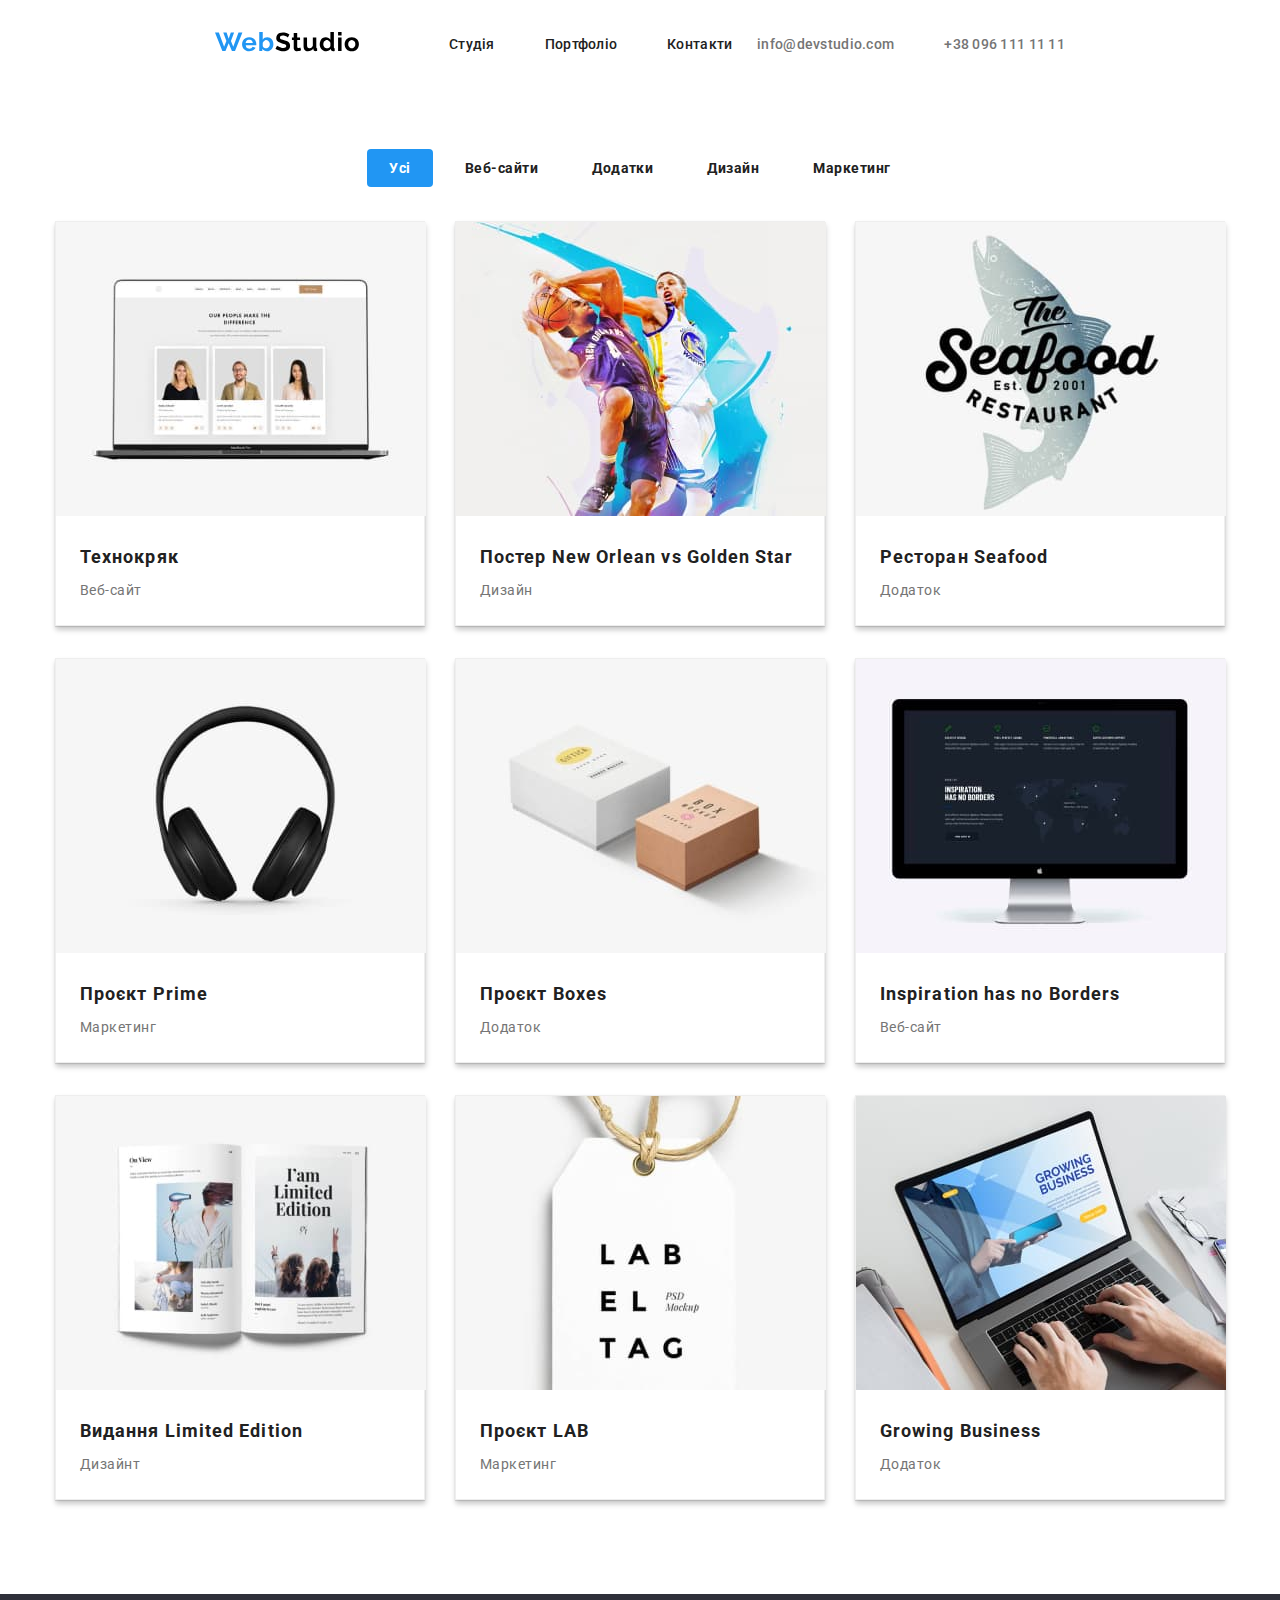
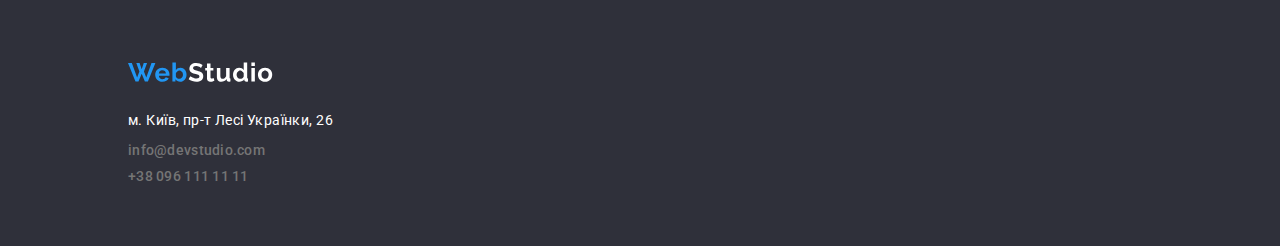
==== portfolio.html @ b241b69e "hw done" ====
<!DOCTYPE html>
<html lang="en">
  <head>
    <meta charset="UTF-8" />
    <meta http-equiv="X-UA-Compatible" content="IE=edge" />
    <meta name="viewport" content="width=device-width, initial-scale=1.0" />
    <link rel="stylesheet" href="styles/reset.css" />
    <link rel="preconnect" href="https://fonts.googleapis.com" />
    <link rel="preconnect" href="https://fonts.gstatic.com" crossorigin />
    <link
      href="https://fonts.googleapis.com/css2?family=Fira+Sans:wght@400;700;900&family=Oleo+Script&family=Raleway:wght@700&family=Roboto:wght@400;500;700;900&display=swap"
      rel="stylesheet"
    />
    <link rel="stylesheet" href="styles/styles.css" />
    <link rel="stylesheet" href="styles/normalize.css" />
    <title>WebStudio</title>
  </head>
  <body>
    <header class="header-nav">
      <div class="header-wrapper">
        <div class="header-nav-wrapper">
          <div class="header-logo">
            <a href="index.html"
              ><img src="./img/WebStudio.svg" alt="logo"
            /></a>
          </div>
          <ul class="navigation">
            <li class="list"><a href="" class="link studio">Студія</a></li>
            <li class="list">
              <a href="" class="link portfolio">Портфоліо</a>
            </li>
            <li class="list"><a href="" class="link contacts">Контакти</a></li>
          </ul>
        </div>
        <ul class="header-contacts">
          <li class="list">
            <a href="mailto:info@devstudio.com" class="link mail"
              >info@devstudio.com</a
            >
          </li>
          <li class="list">
            <a href="tel:380961111111" class="link tel">+38 096 111 11 11</a>
          </li>
        </ul>
      </div>
    </header>
    <main class="portfolio-main">
      <ul class="choose-project">
        <li class="choose-button active">Усі</li>
        <li class="choose-button">Веб-сайти</li>
        <li class="choose-button">Додатки</li>
        <li class="choose-button">Дизайн</li>
        <li class="choose-button">Маркетинг</li>
      </ul>
      <ul class="portfolio-cards">
        <li class="portfolio-card">
          <div class="img-container">
            <img
              class="portfolio-img"
              src="/img/portfolio-cards/1.jpg"
              alt=""
            />
          </div>
          <div class="portfolio-wrapper">
            <h3 class="card-title">Технокряк</h3>
            <p class="card-discription">Веб-сайт</p>
          </div>
        </li>
        <!--  -->
        <li class="portfolio-card">
          <div class="img-container">
            <img
              class="portfolio-img"
              src="/img/portfolio-cards/2.jpg"
              alt=""
            />
          </div>
          <div class="portfolio-wrapper">
            <h3 class="card-title">Постер New Orlean vs Golden Star</h3>
            <p class="card-discription">Дизайн</p>
          </div>
        </li>
        <!--  -->
        <li class="portfolio-card">
          <div class="img-container">
            <img
              class="portfolio-img"
              src="/img/portfolio-cards/3.jpg"
              alt=""
            />
          </div>
          <div class="portfolio-wrapper">
            <h3 class="card-title">Ресторан Seafood</h3>
            <p class="card-discription">Додаток</p>
          </div>
        </li>
        <!--  -->
        <li class="portfolio-card">
          <div class="img-container">
            <img
              class="portfolio-img"
              src="/img/portfolio-cards/4.jpg"
              alt=""
            />
          </div>
          <div class="portfolio-wrapper">
            <h3 class="card-title">Проєкт Prime</h3>
            <p class="card-discription">Маркетинг</p>
          </div>
        </li>
        <!--  -->
        <li class="portfolio-card">
          <div class="img-container">
            <img
              class="portfolio-img"
              src="/img/portfolio-cards/5.jpg"
              alt=""
            />
          </div>
          <div class="portfolio-wrapper">
            <h3 class="card-title">Проєкт Boxes</h3>
            <p class="card-discription">Додаток</p>
          </div>
        </li>
        <!--  -->
        <li class="portfolio-card">
          <div class="img-container">
            <img
              class="portfolio-img"
              src="/img/portfolio-cards/6.jpg"
              alt=""
            />
          </div>
          <div class="portfolio-wrapper">
            <h3 class="card-title">Inspiration has no Borders</h3>
            <p class="card-discription">Веб-сайт</p>
          </div>
        </li>
        <!--  -->
        <li class="portfolio-card">
          <div class="img-container">
            <img
              class="portfolio-img"
              src="/img/portfolio-cards/7.jpg"
              alt=""
            />
          </div>
          <div class="portfolio-wrapper">
            <h3 class="card-title">Видання Limited Edition</h3>
            <p class="card-discription">Дизайнт</p>
          </div>
        </li>
        <!--  -->
        <li class="portfolio-card">
          <div class="img-container">
            <img
              class="portfolio-img"
              src="/img/portfolio-cards/8.jpg"
              alt=""
            />
          </div>
          <div class="portfolio-wrapper">
            <h3 class="card-title">Проєкт LAB</h3>
            <p class="card-discription">Маркетинг</p>
          </div>
        </li>
        <!--  -->
        <li class="portfolio-card">
          <div class="img-container">
            <img
              class="portfolio-img"
              src="/img/portfolio-cards/9.jpg"
              alt=""
            />
          </div>
          <div class="portfolio-wrapper">
            <h3 class="card-title">Growing Business</h3>
            <p class="card-discription">Додаток</p>
          </div>
        </li>
      </ul>
    </main>
    <footer class="footer">
      <img class="footer-logo" src="/img/WebStudiowhite.svg" alt="logo" />
      <div class="footer-wrapper">
        <p class="adress">м. Київ, пр-т Лесі Українки, 26</p>
        <a class="tel" href="mailto:info@devstudio.com">info@devstudio.com</a>
        <a class="mail" href="tel:380961111111">+38 096 111 11 11</a>
      </div>
    </footer>
  </body>
</html>
---- styles/styles.css ----
body {
  color: #212121;
  font-size: 16px;
  font-family: Roboto;
  font-weight: 500;
  letter-spacing: 0.48px;
  overflow-x: hidden;
}

a {
  text-decoration: none;
  color: inherit;
}

li {
  list-style-type: none;
}

.logo-part {
  font-family: "Raleway";
  font-style: normal;
  font-weight: 700;
  font-size: 26px;
  line-height: 31px;
  letter-spacing: 0.03em;
  color: #2196f3;
}

.logo {
  font-family: "Raleway";
  font-style: normal;
  font-weight: 700;
  font-size: 26px;
  line-height: 31px;
  letter-spacing: 0.03em;
  color: black;
}

.studio,
.portfolio,
.contacts {
  font-weight: 500;
  letter-spacing: 0.02em;
  color: #212121;
}

.studio:hover,
.portfolio:hover,
.contacts:hover,
.mail:hover,
.tel:hover {
  color: #2196f3;
}

.contact-list {
  font-family: "Roboto";
  font-weight: 500;
  letter-spacing: 0.02em;
}

.header-wrapper {
  display: flex;
  justify-content: space-between;
  align-items: center;
  margin-top: 32px;
  margin-left: 215px;
  margin-right: 215px;
}

.header-nav-wrapper {
  display: flex;
  gap: 90px;
}

.header-contacts {
  display: flex;
  gap: 50px;
}

.navigation {
  display: flex;
  align-items: center;
  gap: 50px;
}

.header-main {
  height: 600px;
  background-color: #2f303a;
  display: flex;
  justify-content: center;
  flex-direction: column;
  align-items: center;
  margin-top: 25px;
}

.header-title {
  text-transform: uppercase;
  font-family: "Roboto";
  font-style: normal;
  font-weight: 900;
  font-size: 44px;
  line-height: 60px;
  width: 696px;
  text-align: center;
  color: #fff;
}

.order {
  width: 216px;
  height: 50px;
  background: #2196f3;
  box-shadow: 0px 4px 4px rgba(0, 0, 0, 0.15);
  border-radius: 4px;
  display: flex;
  justify-content: center;
  align-items: center;
  font-family: "Roboto";
  font-style: normal;
  font-weight: 700;
  font-size: 16px;
  line-height: 30px;
  color: #fff;
  border: none;
  cursor: pointer;
  margin-top: 30px;
}

.advantages-title {
  font-family: "Roboto";
  font-weight: 700;
  font-size: 14px;
  line-height: 16px;
  letter-spacing: 0.03em;
  text-transform: uppercase;
  color: #212121;
}

.adantages-list li {
  width: 270px;
}

.advantages-discription {
  font-family: "Roboto";
  font-style: normal;
  font-weight: 400;
  font-size: 14px;
  line-height: 24px;
  letter-spacing: 0.03em;
  color: #757575;
}

.adantages-list {
  display: flex;
  gap: 30px;
  justify-content: center;
  margin-top: 94px;
  margin-bottom: 94px;
}

.what-we-do-title {
  font-family: "Roboto";
  font-weight: 700;
  font-size: 36px;
  line-height: 42px;
  text-align: center;
  letter-spacing: 0.03em;
  color: #212121;
  margin-bottom: 50px;
}

.what-we-do-list {
  display: flex;
  gap: 30px;
  justify-content: center;
}

.what-we-do-list img {
  width: 370px;
  height: 294px;
}

.our-team {
  background: #f5f4fa;
  padding-top: 95px;
  padding-bottom: 95px;
}

.our-team-img {
  width: 270px;
  height: 260px;
  flex-shrink: 0;
  margin-bottom: 30px;
}

.our-team-card {
  border-radius: 0px 0px 4px 4px;
  background: #fff;
  box-shadow: 0px 2px 1px 0px rgba(0, 0, 0, 0.2),
    0px 1px 1px 0px rgba(0, 0, 0, 0.14), 0px 1px 3px 0px rgba(0, 0, 0, 0.12);
}

.cards-wrapper {
  display: flex;
  gap: 30px;
  justify-content: center;
  margin-bottom: 100px;
}

.our-team-titlee {
  display: flex;
  justify-content: center;
  margin-bottom: 50px;

  color: #212121;
  text-align: center;
  font-size: 36px;
  font-family: Roboto;
  font-weight: 700;
  letter-spacing: 1.08px;
}

.our-team-title {
  margin-bottom: 10px;
  display: flex;
  justify-content: center;
}

.our-team-job {
  margin-bottom: 30px;
  color: #757575;
  text-align: center;
  letter-spacing: 0.48px;
  font-weight: 400;
}

.footer {
  background-color: #2f303a;
  display: flex;
  height: 252px;
  flex-direction: column;
  width: 1600px;
  justify-content: center;
  padding-left: 10%;
}

.tel,
.mail {
  color: #757575;
  font-size: 14px;
  font-family: Roboto;
  font-style: normal;
  font-weight: 500;
  line-height: normal;
  letter-spacing: 0.28px;
}

.adress {
  color: #fff;
  font-size: 14px;
  line-height: 24px;
  letter-spacing: 0.42px;
  font-weight: 400;
}

.footer-logo {
  width: 145px;
  height: 31px;
  margin-bottom: 20px;
}

.footer-wrapper {
  display: flex;
  flex-direction: column;
  gap: 10px;
}

.advantages-svg {
  width: 70px;
  height: 70px;
  display: flex;
  margin: 0 auto;
  margin-bottom: 55px;
  fill: #212121;
}

.advantages-svg:hover {
  fill: #2196f3;
}

.black,
.blue {
  fill: none;
}

.title {
  width: 370px;
  padding: 27px 0px;
  background: rgba(47, 48, 58, 0.8);

  color: #fff;
  text-align: center;
  font-family: Roboto;
  font-size: 14px;
  font-weight: 700;
  letter-spacing: 0.42px;
  text-transform: uppercase;
  position: absolute;
  bottom: 3px;
}

.list {
  position: relative;
}

.backdrop {
  position: fixed;
  top: 0;
  left: 0;
  right: 0;
  bottom: 0;
  background-color: #0000003e;
  opacity: 1;
}
.backdrop.is-hidden {
  opacity: 0;
  pointer-events: none;
}
.no-scroll {
  overflow: hidden;
}
.modal {
  position: absolute;
  top: 50%;
  left: 50%;
  min-width: 528px;
  min-height: 581px;
  padding: 40px;
  background-color: #fff;
  transform: translate(-50%, -50%);

  border-radius: 4px;
  background: #fff;
  box-shadow: 0px 2px 1px 0px rgba(0, 0, 0, 0.2),
    0px 1px 1px 0px rgba(0, 0, 0, 0.14), 0px 1px 3px 0px rgba(0, 0, 0, 0.12);
}

.form {
  padding-top: 12px;
}

.button-close {
  position: fixed;
  top: 14px;
  right: 14px;
  width: 30px;
  height: 30px;
  border: none;
  font-weight: 700;
  font-size: 16.5px;
  cursor: pointer;
}

.modal-title {
  text-align: center;
  font-size: 20px;
  font-weight: 700;
  letter-spacing: 0.6px;
}

.form-svg {
  width: 18px;
  height: 18px;
}

.form-wrapper {
  display: flex;
  align-items: center;
  gap: 12px;
  border: 1px solid rgba(33, 33, 33, 0.2);

  border-radius: 4px;
  padding-left: 11px;
  margin-bottom: 10px;
}

.input:focus + .form-wrapper {
  border: 1px solid blue;
}

.input {
  height: 40px;
  width: 100%;
  border: none;
  outline: none;
}

.label {
  color: #757575;
  font-size: 12px;
  font-weight: 400;
  letter-spacing: 0.12px;
  padding-bottom: 4px;
}

.form-wrapper:focus-within {
  border-color: #2196f3;
}

.form-wrapper:focus-within .form-svg {
  fill: #2196f3;
}

textarea {
  width: 448px;
  resize: none;
  display: flex;
  height: 120px;
  padding: 12px 16px;

  border-radius: 4px;
  border: 1px solid rgba(33, 33, 33, 0.2);
  margin-bottom: 20px;
  outline: none;
}

textarea#comment:focus {
  border-color: #2196f3;
}

.check-wrapper {
  display: flex;
  gap: 9px;
  align-items: center;
  padding-bottom: 30px;
}

#check {
  width: 16px;
  height: 15px;
  align-items: center;
  color: #000;
  outline: none;
}

.check-title {
  color: #757575;
  font-size: 14px;
  font-weight: 400;
  line-height: 24px; /* 171.429% */
  letter-spacing: 0.42px;
}

.active {
  color: #2196f3;
  text-decoration: underline;
}

.btn-submit {
  border-radius: 4px;
  background: #2196f3;
  box-shadow: 0px 4px 4px 0px rgba(0, 0, 0, 0.15);
  padding: 10px 52px;
  border: none;
  color: #fff;
  text-align: center;
  font-size: 16px;
  line-height: 30px; /* 187.5% */
  letter-spacing: 0.96px;
}

.btn-wrapper {
  display: flex;
  justify-content: center;
}

/* portfolio */

.portfolio-main {
  padding-bottom: 94px;
  padding-top: 94px;
}

.choose-project {
  display: flex;
  justify-content: center;
  gap: 10px;
}

.choose-button {
  line-height: 26px; /* 162.5% */
  letter-spacing: 0.48px;
  padding: 6px 22px;
  border-radius: 4px;
}

.choose-button:hover {
  background-color: #2196f3;
  color: #fff;
  cursor: pointer;
}

.portfolio-card {
  width: 370px;
  border: 1px solid #eee;
  background: #fff;
  box-shadow: 1px 4px 6px 0px rgba(0, 0, 0, 0.16),
    0px 4px 4px 0px rgba(0, 0, 0, 0.06), 0px 1px 1px 0px rgba(0, 0, 0, 0.12);
}

.portfolio-img {
  width: 370px;
  height: 294px;
}

.portfolio-wrapper {
  padding: 20px 24px;
}

.card-title {
  font-size: 18px;
  font-weight: 700;
  line-height: 36px; /* 200% */
  letter-spacing: 1.08px;
}

.card-discription {
  color: #757575;
  font-weight: 400;
  line-height: 30px; /* 187.5% */
  letter-spacing: 0.48px;
}


.portfolio-cards {
  display: flex;
  width: 1170px;
  margin: 0 auto;
  justify-content: space-between;
  flex-wrap: wrap;
  row-gap: 32px;
  padding-top: 34px;
}

.active {
  background-color: #2196f3;
  color: #fff;
  text-decoration: none;
}
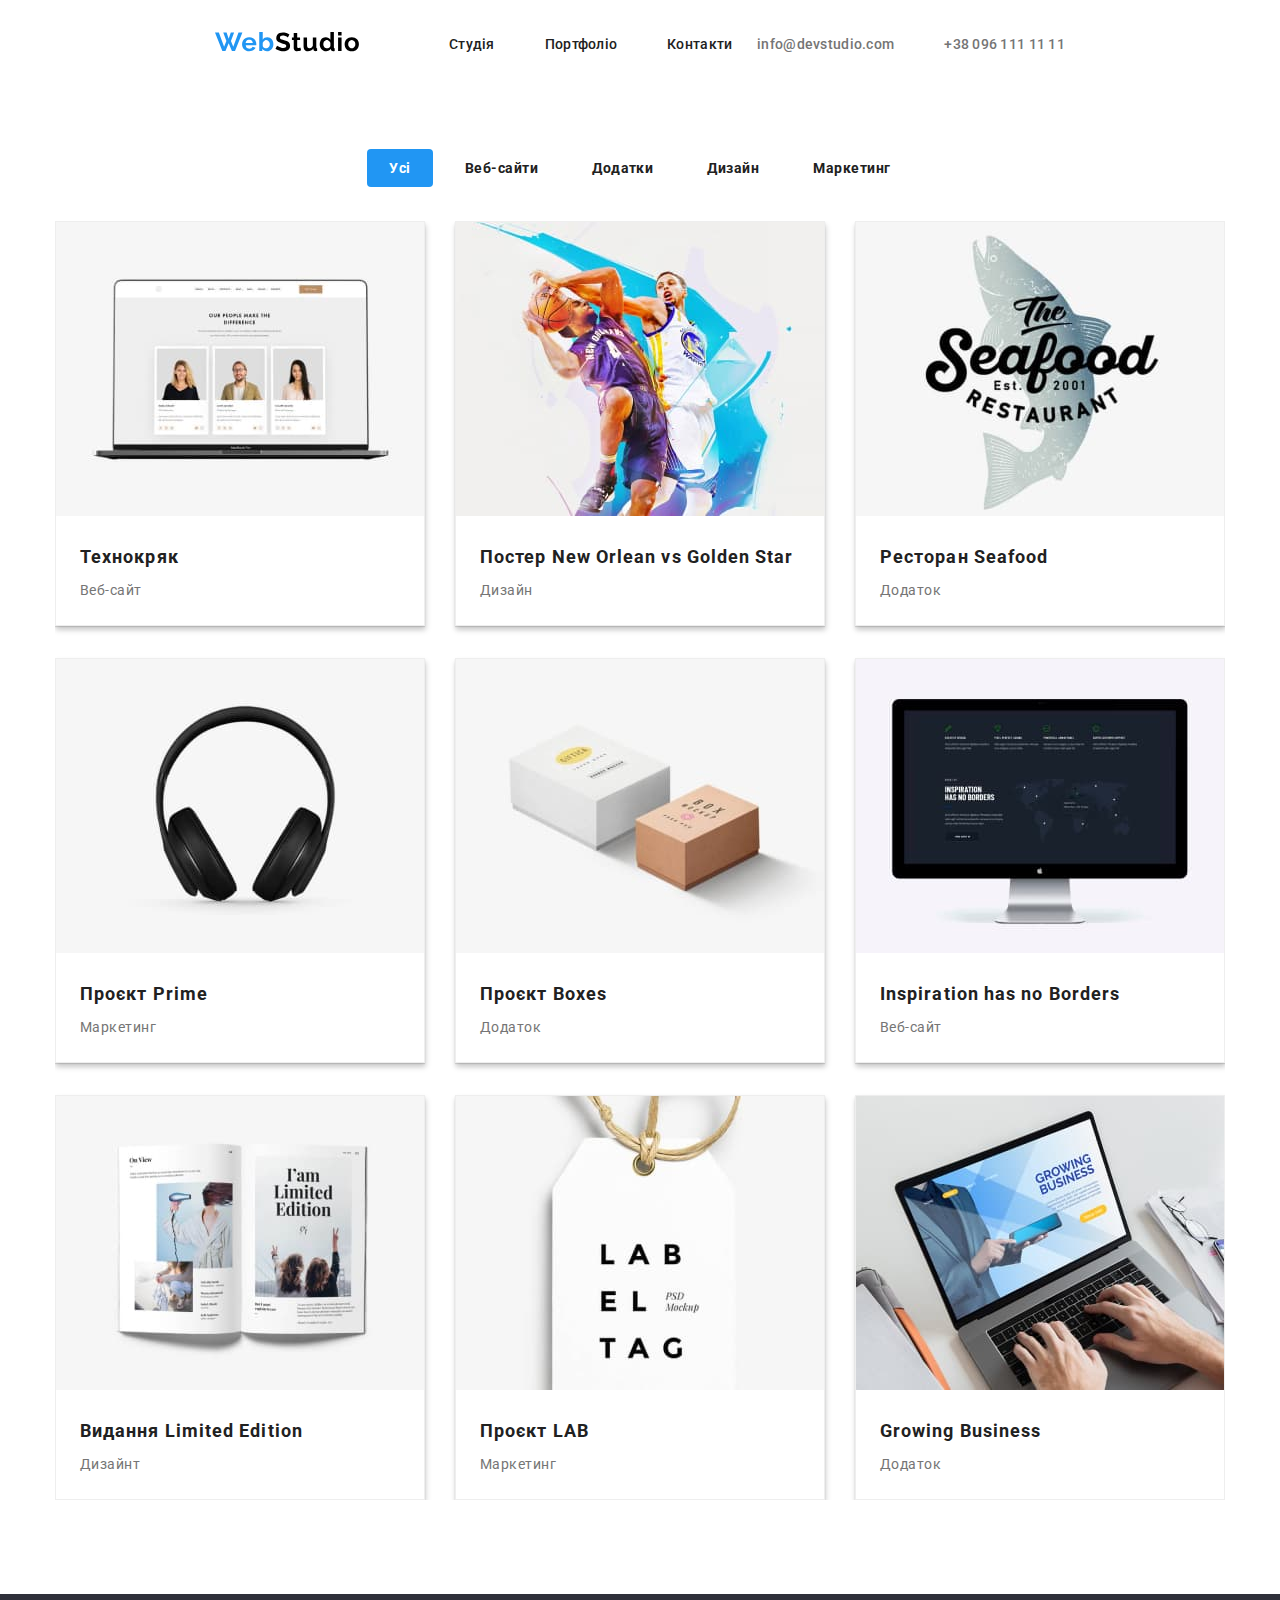
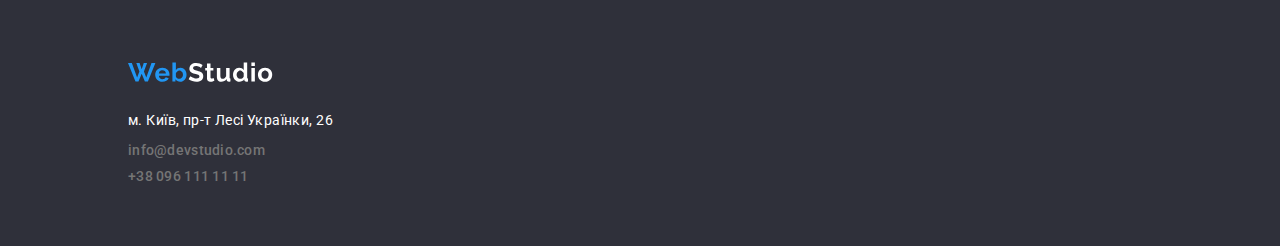
==== commit 6e807859: "готово" ====
--- a/portfolio.html
+++ b/portfolio.html
@@ -47,14 +47,14 @@
     <main class="portfolio-main">
       <ul class="choose-project">
         <li class="choose-button active">Усі</li>
-        <li class="choose-button">Веб-сайти</li>
+        <li class="choose-button" id="web">Веб-сайти</li>
         <li class="choose-button">Додатки</li>
         <li class="choose-button">Дизайн</li>
         <li class="choose-button">Маркетинг</li>
       </ul>
       <ul class="portfolio-cards">
-        <li class="portfolio-card">
-          <div class="img-container">
+        <li class="portfolio-card website">
+          <div class="img-container box">
             <img
               class="portfolio-img"
               src="/img/portfolio-cards/1.jpg"
@@ -65,10 +65,17 @@
             <h3 class="card-title">Технокряк</h3>
             <p class="card-discription">Веб-сайт</p>
           </div>
-        </li>
-        <!--  -->
-        <li class="portfolio-card">
-          <div class="img-container">
+          <div class="overlay">
+            <p class="overlay-paragraph">
+              Ресурс пропонує комплексні пропозиції з різним рівнем функціоналу
+              та сервісів. Все це дозволить відвідувачу отримати вичерпні
+              відомості про компанію чи приватну особу.
+            </p>
+          </div>
+        </li>
+        <!--  -->
+        <li class="portfolio-card">
+          <div class="img-container box">
             <img
               class="portfolio-img"
               src="/img/portfolio-cards/2.jpg"
@@ -79,6 +86,13 @@
             <h3 class="card-title">Постер New Orlean vs Golden Star</h3>
             <p class="card-discription">Дизайн</p>
           </div>
+          <div class="overlay">
+            <p class="overlay-paragraph">
+              Ресурс пропонує комплексні пропозиції з різним рівнем функціоналу
+              та сервісів. Все це дозволить відвідувачу отримати вичерпні
+              відомості про компанію чи приватну особу.
+            </p>
+          </div>
         </li>
         <!--  -->
         <li class="portfolio-card">
@@ -93,6 +107,13 @@
             <h3 class="card-title">Ресторан Seafood</h3>
             <p class="card-discription">Додаток</p>
           </div>
+          <div class="overlay">
+            <p class="overlay-paragraph">
+              Ресурс пропонує комплексні пропозиції з різним рівнем функціоналу
+              та сервісів. Все це дозволить відвідувачу отримати вичерпні
+              відомості про компанію чи приватну особу.
+            </p>
+          </div>
         </li>
         <!--  -->
         <li class="portfolio-card">
@@ -107,6 +128,13 @@
             <h3 class="card-title">Проєкт Prime</h3>
             <p class="card-discription">Маркетинг</p>
           </div>
+          <div class="overlay">
+            <p class="overlay-paragraph">
+              Ресурс пропонує комплексні пропозиції з різним рівнем функціоналу
+              та сервісів. Все це дозволить відвідувачу отримати вичерпні
+              відомості про компанію чи приватну особу.
+            </p>
+          </div>
         </li>
         <!--  -->
         <li class="portfolio-card">
@@ -121,9 +149,16 @@
             <h3 class="card-title">Проєкт Boxes</h3>
             <p class="card-discription">Додаток</p>
           </div>
-        </li>
-        <!--  -->
-        <li class="portfolio-card">
+          <div class="overlay">
+            <p class="overlay-paragraph">
+              Ресурс пропонує комплексні пропозиції з різним рівнем функціоналу
+              та сервісів. Все це дозволить відвідувачу отримати вичерпні
+              відомості про компанію чи приватну особу.
+            </p>
+          </div>
+        </li>
+        <!--  -->
+        <li class="portfolio-card website">
           <div class="img-container">
             <img
               class="portfolio-img"
@@ -135,6 +170,13 @@
             <h3 class="card-title">Inspiration has no Borders</h3>
             <p class="card-discription">Веб-сайт</p>
           </div>
+          <div class="overlay">
+            <p class="overlay-paragraph">
+              Ресурс пропонує комплексні пропозиції з різним рівнем функціоналу
+              та сервісів. Все це дозволить відвідувачу отримати вичерпні
+              відомості про компанію чи приватну особу.
+            </p>
+          </div>
         </li>
         <!--  -->
         <li class="portfolio-card">
@@ -149,6 +191,13 @@
             <h3 class="card-title">Видання Limited Edition</h3>
             <p class="card-discription">Дизайнт</p>
           </div>
+          <div class="overlay">
+            <p class="overlay-paragraph">
+              Ресурс пропонує комплексні пропозиції з різним рівнем функціоналу
+              та сервісів. Все це дозволить відвідувачу отримати вичерпні
+              відомості про компанію чи приватну особу.
+            </p>
+          </div>
         </li>
         <!--  -->
         <li class="portfolio-card">
@@ -163,6 +212,13 @@
             <h3 class="card-title">Проєкт LAB</h3>
             <p class="card-discription">Маркетинг</p>
           </div>
+          <div class="overlay">
+            <p class="overlay-paragraph">
+              Ресурс пропонує комплексні пропозиції з різним рівнем функціоналу
+              та сервісів. Все це дозволить відвідувачу отримати вичерпні
+              відомості про компанію чи приватну особу.
+            </p>
+          </div>
         </li>
         <!--  -->
         <li class="portfolio-card">
@@ -176,6 +232,13 @@
           <div class="portfolio-wrapper">
             <h3 class="card-title">Growing Business</h3>
             <p class="card-discription">Додаток</p>
+          </div>
+          <div class="overlay">
+            <p class="overlay-paragraph">
+              Ресурс пропонує комплексні пропозиції з різним рівнем функціоналу
+              та сервісів. Все це дозволить відвідувачу отримати вичерпні
+              відомості про компанію чи приватну особу.
+            </p>
           </div>
         </li>
       </ul>
@@ -188,5 +251,6 @@
         <a class="mail" href="tel:380961111111">+38 096 111 11 11</a>
       </div>
     </footer>
+    <script src="/js/choose.js"></script>
   </body>
 </html>
--- a/styles/styles.css
+++ b/styles/styles.css
@@ -505,6 +505,8 @@
   background: #fff;
   box-shadow: 1px 4px 6px 0px rgba(0, 0, 0, 0.16),
     0px 4px 4px 0px rgba(0, 0, 0, 0.06), 0px 1px 1px 0px rgba(0, 0, 0, 0.12);
+  position: relative;
+  overflow: hidden;
 }
 
 .portfolio-img {
@@ -529,7 +531,6 @@
   line-height: 30px; /* 187.5% */
   letter-spacing: 0.48px;
 }
-
 
 .portfolio-cards {
   display: flex;
@@ -538,11 +539,36 @@
   justify-content: space-between;
   flex-wrap: wrap;
   row-gap: 32px;
-  padding-top: 34px;
+  margin-top: 34px;
+  overflow: hidden;
 }
 
 .active {
   background-color: #2196f3;
   color: #fff;
   text-decoration: none;
-}+}
+
+.overlay {
+  transform: translateY(-100%);
+  background: rgba(33, 150, 243, 0.9);
+  width: 100%;
+  height: 294px;
+  position: absolute;
+  top: 0;
+  left: 0;
+}
+
+.overlay-paragraph {
+  color: #fff;
+  font-size: 18px;
+  font-weight: 400;
+  line-height: 28px; /* 155.556% */
+  letter-spacing: 0.54px;
+  padding: 63px 24px;
+}
+
+.portfolio-card:hover .overlay {
+  transform: translateY(0%);
+  transition: transform 0.6s ease;
+}
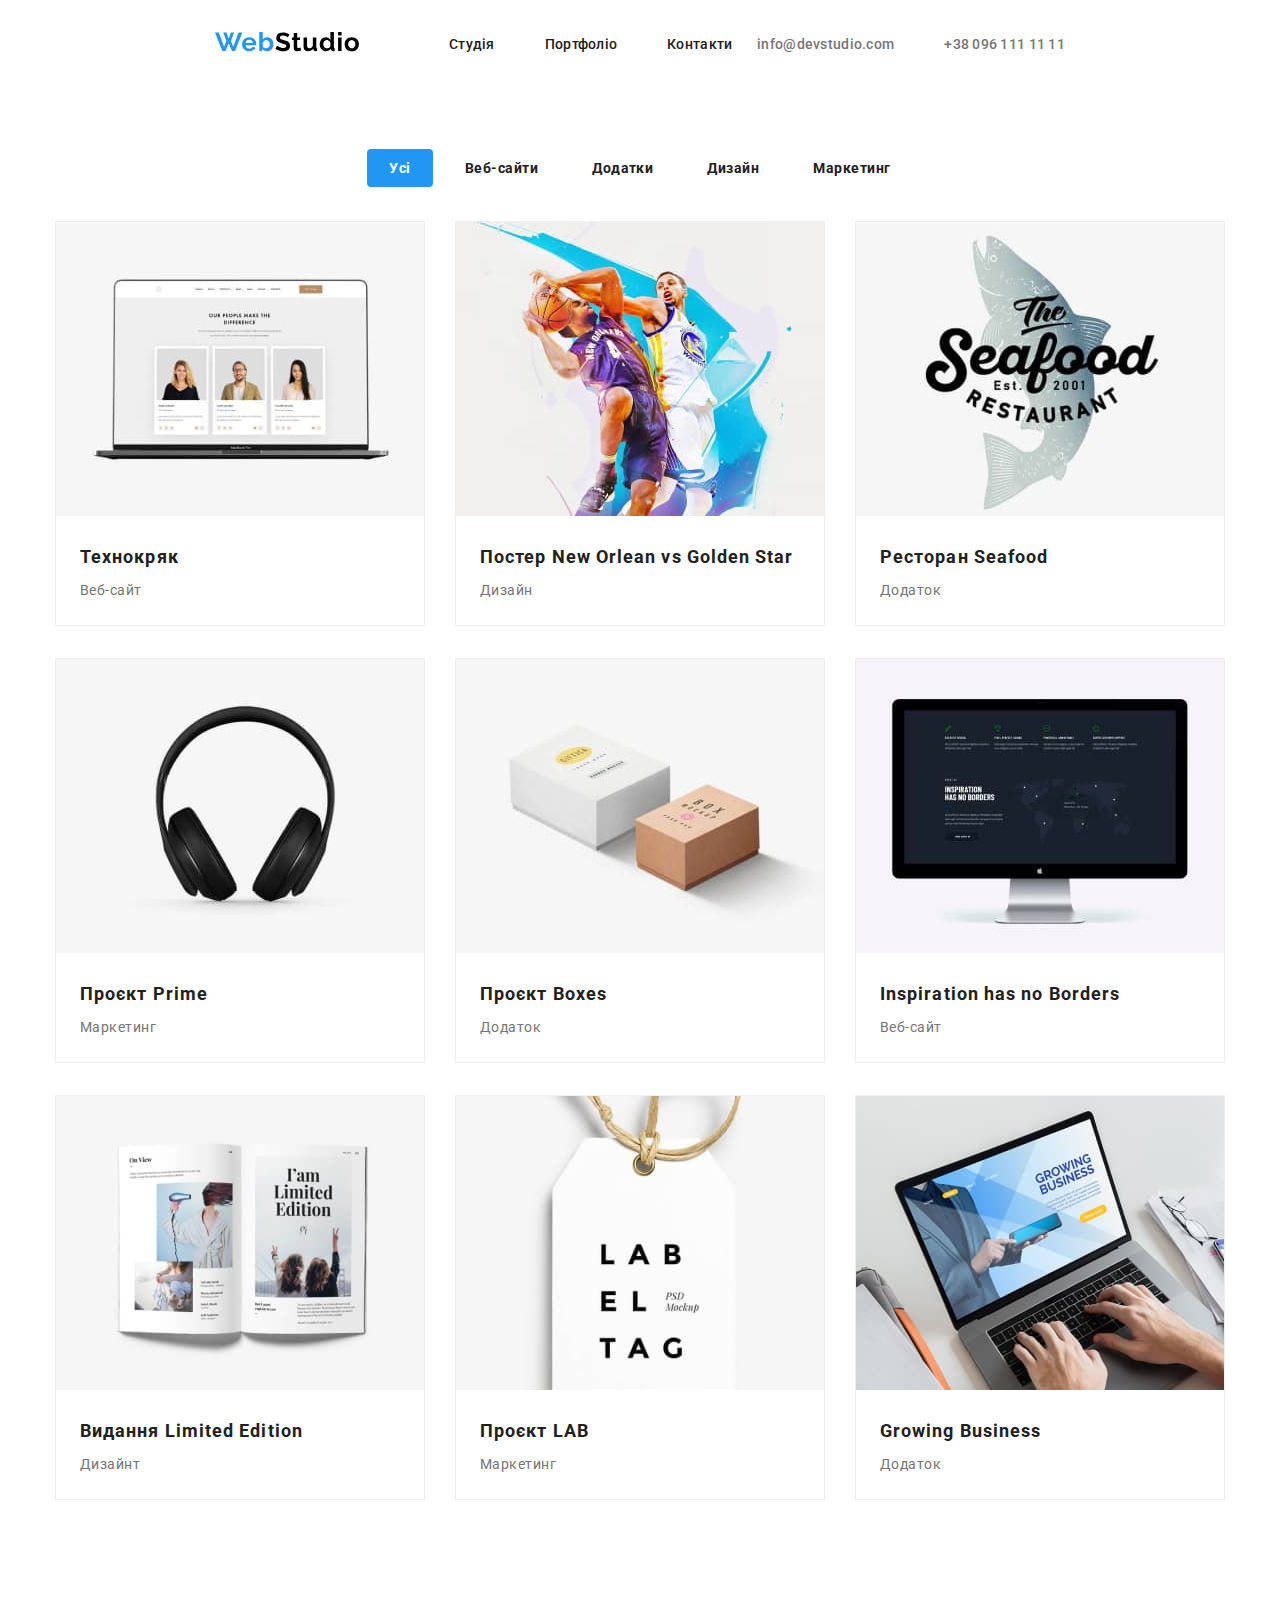
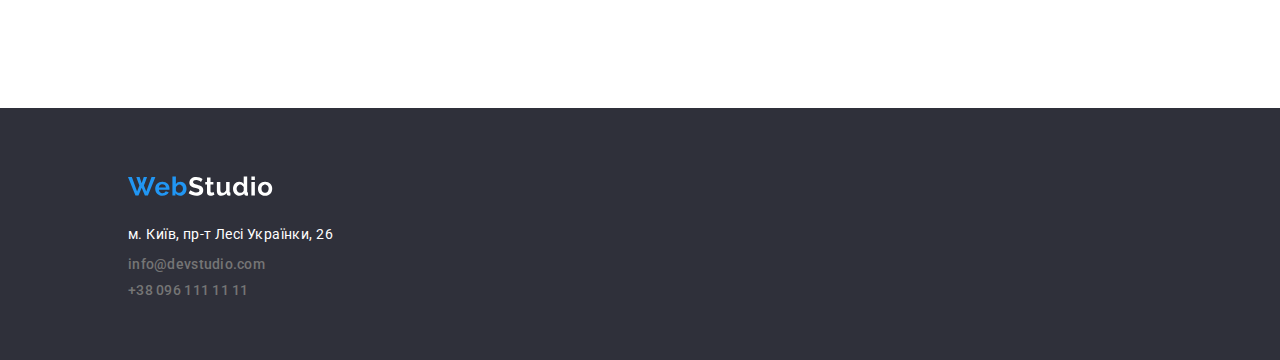
==== commit f584fd67: "дз готове" ====
--- a/portfolio.html
+++ b/portfolio.html
@@ -25,21 +25,31 @@
             /></a>
           </div>
           <ul class="navigation">
-            <li class="list"><a href="" class="link studio">Студія</a></li>
             <li class="list">
-              <a href="" class="link portfolio">Портфоліо</a>
+              <a href="" class="link active-header navigation-btns">Студія</a>
             </li>
-            <li class="list"><a href="" class="link contacts">Контакти</a></li>
+            <li class="list">
+              <a
+                href="/portfolio.html"
+                class="link active-header navigation-btns"
+                >Портфоліо</a
+              >
+            </li>
+            <li class="list">
+              <a href="" class="link active-header navigation-btns">Контакти</a>
+            </li>
           </ul>
         </div>
         <ul class="header-contacts">
           <li class="list">
-            <a href="mailto:info@devstudio.com" class="link mail"
+            <a href="mailto:info@devstudio.com" class="link mail active-header"
               >info@devstudio.com</a
             >
           </li>
           <li class="list">
-            <a href="tel:380961111111" class="link tel">+38 096 111 11 11</a>
+            <a href="tel:380961111111" class="link tel active-header"
+              >+38 096 111 11 11</a
+            >
           </li>
         </ul>
       </div>
--- a/styles/styles.css
+++ b/styles/styles.css
@@ -36,19 +36,17 @@
   color: black;
 }
 
-.studio,
-.portfolio,
-.contacts {
+.navigation-btns {
   font-weight: 500;
   letter-spacing: 0.02em;
   color: #212121;
 }
 
-.studio:hover,
-.portfolio:hover,
-.contacts:hover,
-.mail:hover,
-.tel:hover {
+.active-header {
+  transition: color 250ms cubic-bezier(0.4, 0, 0.2, 1);
+}
+
+.active-header:hover {
   color: #2196f3;
 }
 
@@ -238,7 +236,7 @@
   display: flex;
   height: 252px;
   flex-direction: column;
-  width: 1600px;
+  min-width: 1600px;
   justify-content: center;
   padding-left: 10%;
 }
@@ -281,6 +279,7 @@
   margin: 0 auto;
   margin-bottom: 55px;
   fill: #212121;
+  transition: fill 250ms cubic-bezier(0.4, 0, 0.2, 1);
 }
 
 .advantages-svg:hover {
@@ -491,6 +490,8 @@
   letter-spacing: 0.48px;
   padding: 6px 22px;
   border-radius: 4px;
+  transition: background-color 250ms cubic-bezier(0.4, 0, 0.2, 1);
+  transition: color 250ms cubic-bezier(0.4, 0, 0.2, 1);
 }
 
 .choose-button:hover {
@@ -503,10 +504,14 @@
   width: 370px;
   border: 1px solid #eee;
   background: #fff;
+  position: relative;
+  overflow: hidden;
+  transition: box-shadow 250ms cubic-bezier(0.4, 0, 0.2, 1);
+}
+
+.portfolio-card:hover {
   box-shadow: 1px 4px 6px 0px rgba(0, 0, 0, 0.16),
     0px 4px 4px 0px rgba(0, 0, 0, 0.06), 0px 1px 1px 0px rgba(0, 0, 0, 0.12);
-  position: relative;
-  overflow: hidden;
 }
 
 .portfolio-img {
@@ -541,6 +546,7 @@
   row-gap: 32px;
   margin-top: 34px;
   overflow: hidden;
+  padding-bottom: 114px;
 }
 
 .active {
@@ -556,6 +562,7 @@
   height: 294px;
   position: absolute;
   top: 0;
+  transition: transform 250ms cubic-bezier(0.4, 0, 0.2, 1);
   left: 0;
 }
 
@@ -570,5 +577,4 @@
 
 .portfolio-card:hover .overlay {
   transform: translateY(0%);
-  transition: transform 0.6s ease;
-}
+}
